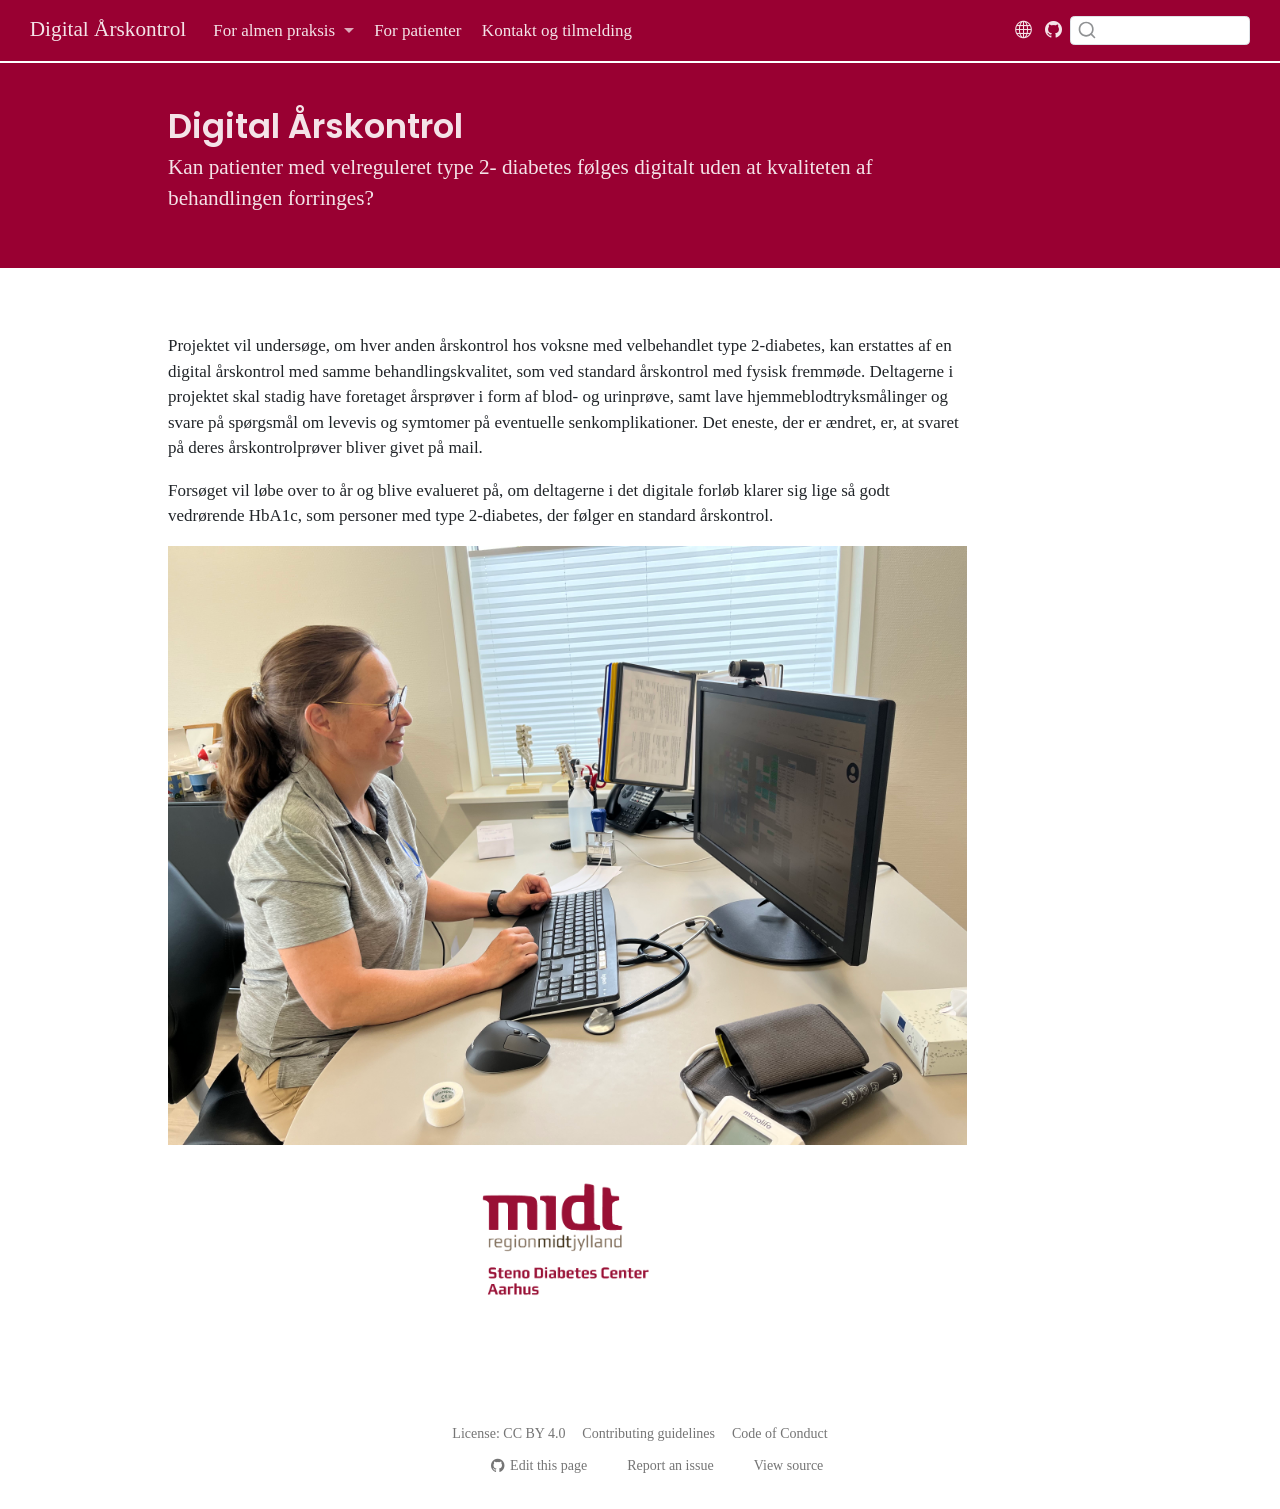
==== index.html @ 83f44e31 "Built site for gh-pages" ====
<!DOCTYPE html>
<html xmlns="http://www.w3.org/1999/xhtml" lang="en" xml:lang="en"><head>

<meta charset="utf-8">
<meta name="generator" content="quarto-1.9.38">

<meta name="viewport" content="width=device-width, initial-scale=1.0, user-scalable=yes">


<title>Digital Årskontrol</title>
<style>
/* Default styles provided by pandoc.
** See https://pandoc.org/MANUAL.html#variables-for-html for config info.
*/
code{white-space: pre-wrap;}
span.smallcaps{font-variant: small-caps;}
div.columns{display: flex; gap: min(4vw, 1.5em);}
div.column{flex: auto; overflow-x: auto;}
div.hanging-indent{margin-left: 1.5em; text-indent: -1.5em;}
ul.task-list{list-style: none;}
ul.task-list li input[type="checkbox"] {
  width: 0.8em;
  margin: 0 0.8em 0.2em -1em; /* quarto-specific, see https://github.com/quarto-dev/quarto-cli/issues/4556 */ 
  vertical-align: middle;
}
</style>


<script src="site_libs/quarto-nav/quarto-nav.js"></script>
<script src="site_libs/clipboard/clipboard.min.js"></script>
<script src="site_libs/quarto-search/autocomplete.umd.js"></script>
<script src="site_libs/quarto-search/fuse.min.js"></script>
<script src="site_libs/quarto-search/quarto-search.js"></script>
<meta name="quarto:offset" content="./">
<script src="site_libs/quarto-html/quarto.js" type="module"></script>
<script src="site_libs/quarto-html/tabsets/tabsets.js" type="module"></script>
<script src="site_libs/quarto-html/popper.min.js"></script>
<script src="site_libs/quarto-html/tippy.umd.min.js"></script>
<script src="site_libs/quarto-html/anchor.min.js"></script>
<link href="site_libs/quarto-html/tippy.css" rel="stylesheet">
<link href="site_libs/quarto-html/quarto-syntax-highlighting-b2decb1deadbaa156a00df29d0031ec9.css" rel="stylesheet" class="quarto-color-scheme" id="quarto-text-highlighting-styles">
<link href="site_libs/quarto-html/quarto-syntax-highlighting-dark-65f4313a2293a1db25a196f505ddfda3.css" rel="stylesheet" class="quarto-color-scheme quarto-color-alternate" id="quarto-text-highlighting-styles">
<link href="site_libs/quarto-html/quarto-syntax-highlighting-b2decb1deadbaa156a00df29d0031ec9.css" rel="stylesheet" class="quarto-color-scheme-extra" id="quarto-text-highlighting-styles">
<script src="site_libs/bootstrap/bootstrap.min.js"></script>
<link href="site_libs/bootstrap/bootstrap-icons.css" rel="stylesheet">
<link href="site_libs/bootstrap/bootstrap-6771f8e96e8890acb0cd2b87949899d0.min.css" rel="stylesheet" append-hash="true" class="quarto-color-scheme" id="quarto-bootstrap" data-mode="light">
<link href="site_libs/bootstrap/bootstrap-dark-51fcd2a7253ca6b20b6f626b14371ab2.min.css" rel="stylesheet" append-hash="true" class="quarto-color-scheme quarto-color-alternate" id="quarto-bootstrap" data-mode="light">
<link href="site_libs/bootstrap/bootstrap-6771f8e96e8890acb0cd2b87949899d0.min.css" rel="stylesheet" append-hash="true" class="quarto-color-scheme-extra" id="quarto-bootstrap" data-mode="light">
<script id="quarto-search-options" type="application/json">{
  "location": "navbar",
  "copy-button": false,
  "collapse-after": 3,
  "panel-placement": "end",
  "type": "textbox",
  "limit": 50,
  "keyboard-shortcut": [
    "f",
    "/",
    "s"
  ],
  "language": {
    "search-no-results-text": "No results",
    "search-matching-documents-text": "matching documents",
    "search-copy-link-title": "Copy link to search",
    "search-hide-matches-text": "Hide additional matches",
    "search-more-match-text": "more match in this document",
    "search-more-matches-text": "more matches in this document",
    "search-clear-button-title": "Clear",
    "search-text-placeholder": "",
    "search-detached-cancel-button-title": "Cancel",
    "search-submit-button-title": "Submit",
    "search-label": "Search"
  }
}</script>


</head>

<body class="nav-fixed quarto-light">

<div id="quarto-search-results"></div>
  <header id="quarto-header" class="headroom fixed-top quarto-banner">
    <nav class="navbar navbar-expand-lg " data-bs-theme="dark">
      <div class="navbar-container container-fluid">
      <div class="navbar-brand-container mx-auto">
    <a class="navbar-brand" href="./index.html">
    <span class="navbar-title">Digital Årskontrol</span>
    </a>
  </div>
            <div id="quarto-search" class="" title="Search"></div>
          <button class="navbar-toggler" type="button" data-bs-toggle="collapse" data-bs-target="#navbarCollapse" aria-controls="navbarCollapse" role="menu" aria-expanded="false" aria-label="Toggle navigation" onclick="if (window.quartoToggleHeadroom) { window.quartoToggleHeadroom(); }">
  <span class="navbar-toggler-icon"></span>
</button>
          <div class="collapse navbar-collapse" id="navbarCollapse">
            <ul class="navbar-nav navbar-nav-scroll me-auto">
  <li class="nav-item dropdown ">
    <a class="nav-link dropdown-toggle" href="#" id="nav-menu-for-almen-praksis" role="link" data-bs-toggle="dropdown" aria-expanded="false">
 <span class="menu-text">For almen praksis</span>
    </a>
    <ul class="dropdown-menu" aria-labelledby="nav-menu-for-almen-praksis">    
        <li>
    <a class="dropdown-item" href="./for-almen-praksis.html">
 <span class="dropdown-text">For almen praksis</span></a>
  </li>  
        <li>
    <a class="dropdown-item" href="./mere-om-projektet.html">
 <span class="dropdown-text">Mere om projektet</span></a>
  </li>  
        <li>
    <a class="dropdown-item" href="./bilag.html">
 <span class="dropdown-text">Bilag</span></a>
  </li>  
    </ul>
  </li>
  <li class="nav-item">
    <a class="nav-link" href="./for-patienter.html"> 
<span class="menu-text">For patienter</span></a>
  </li>  
  <li class="nav-item">
    <a class="nav-link" href="./kontakt.html"> 
<span class="menu-text">Kontakt og tilmelding</span></a>
  </li>  
</ul>
          </div> <!-- /navcollapse -->
            <div class="quarto-navbar-tools">
    <a href="https://steno-aarhus.github.io" title="" class="quarto-navigation-tool px-1" aria-label="Globe icon: Link to the Steno Aarhus GitHub landing webpage for all other Steno Aarhus projects"><i class="bi bi-globe"></i></a>
    <a href="https://github.com/steno-aarhus/digital-aarskontrol" title="" class="quarto-navigation-tool px-1" aria-label=""><i class="bi bi-github"></i></a>
</div>
      </div> <!-- /container-fluid -->
    </nav>
</header>
<!-- content -->
<header id="title-block-header" class="quarto-title-block default page-columns page-full">
  <div class="quarto-title-banner page-columns page-full">
    <div class="quarto-title column-body">
      <h1 class="title">Digital Årskontrol</h1>
            <p class="subtitle lead">Kan patienter med velreguleret type 2- diabetes følges digitalt uden at kvaliteten af behandlingen forringes?</p>
                      </div>
  </div>
    
  
  <div class="quarto-title-meta">

      
    
      
    </div>
    
  
  </header><div id="quarto-content" class="quarto-container page-columns page-rows-contents page-layout-article page-navbar">
<!-- sidebar -->
<!-- margin-sidebar -->
    <div id="quarto-margin-sidebar" class="sidebar margin-sidebar zindex-bottom">
        
    </div>
<!-- main -->
<main class="content quarto-banner-title-block" id="quarto-document-content">





<p>Projektet vil undersøge, om hver anden årskontrol hos voksne med velbehandlet type 2-diabetes, kan erstattes af en digital årskontrol med samme behandlingskvalitet, som ved standard årskontrol med fysisk fremmøde. Deltagerne i projektet skal stadig have foretaget årsprøver i form af blod- og urinprøve, samt lave hjemmeblodtryksmålinger og svare på spørgsmål om levevis og symtomer på eventuelle senkomplikationer. Det eneste, der er ændret, er, at svaret på deres årskontrolprøver bliver givet på mail.</p>
<p>Forsøget vil løbe over to år og blive evalueret på, om deltagerne i det digitale forløb klarer sig lige så godt vedrørende HbA1c, som personer med type 2-diabetes, der følger en standard årskontrol.</p>
<p><img src="./images/ina.jpg" class="img-fluid"></p>
<div class="text-center">
<p><img src="./images/rm-logo.png" class="img-fluid" width="200"></p>
</div>



</main> <!-- /main -->
<script id="quarto-html-after-body" type="application/javascript">
  window.document.addEventListener("DOMContentLoaded", function (event) {
    const icon = "";
    const anchorJS = new window.AnchorJS();
    anchorJS.options = {
      placement: 'right',
      icon: icon
    };
    anchorJS.add('.anchored');
    const isCodeAnnotation = (el) => {
      for (const clz of el.classList) {
        if (clz.startsWith('code-annotation-')) {                     
          return true;
        }
      }
      return false;
    }
    const onCopySuccess = function(e) {
      // button target
      const button = e.trigger;
      // don't keep focus
      button.blur();
      // flash "checked"
      button.classList.add('code-copy-button-checked');
      var currentTitle = button.getAttribute("title");
      button.setAttribute("title", "Copied!");
      let tooltip;
      if (window.bootstrap) {
        button.setAttribute("data-bs-toggle", "tooltip");
        button.setAttribute("data-bs-placement", "left");
        button.setAttribute("data-bs-title", "Copied!");
        tooltip = new bootstrap.Tooltip(button, 
          { trigger: "manual", 
            customClass: "code-copy-button-tooltip",
            offset: [0, -8]});
        tooltip.show();    
      }
      setTimeout(function() {
        if (tooltip) {
          tooltip.hide();
          button.removeAttribute("data-bs-title");
          button.removeAttribute("data-bs-toggle");
          button.removeAttribute("data-bs-placement");
        }
        button.setAttribute("title", currentTitle);
        button.classList.remove('code-copy-button-checked');
      }, 1000);
      // clear code selection
      e.clearSelection();
    }
    const getTextToCopy = function(trigger) {
      const outerScaffold = trigger.parentElement.cloneNode(true);
      const codeEl = outerScaffold.querySelector('code');
      for (const childEl of codeEl.children) {
        if (isCodeAnnotation(childEl)) {
          childEl.remove();
        }
      }
      return codeEl.innerText;
    }
    const clipboard = new window.ClipboardJS('.code-copy-button:not([data-in-quarto-modal])', {
      text: getTextToCopy
    });
    clipboard.on('success', onCopySuccess);
    if (window.document.getElementById('quarto-embedded-source-code-modal')) {
      const clipboardModal = new window.ClipboardJS('.code-copy-button[data-in-quarto-modal]', {
        text: getTextToCopy,
        container: window.document.getElementById('quarto-embedded-source-code-modal')
      });
      clipboardModal.on('success', onCopySuccess);
    }
      var localhostRegex = new RegExp(/^(?:http|https):\/\/localhost\:?[0-9]*\//);
      var mailtoRegex = new RegExp(/^mailto:/);
        var filterRegex = new RegExp("https:\/\/steno-aarhus\.github\.io\/digital-aarskontrol\/");
      var isInternal = (href) => {
          return filterRegex.test(href) || localhostRegex.test(href) || mailtoRegex.test(href);
      }
      // Inspect non-navigation links and adorn them if external
     var links = window.document.querySelectorAll('a[href]:not(.nav-link):not(.navbar-brand):not(.toc-action):not(.sidebar-link):not(.sidebar-item-toggle):not(.pagination-link):not(.no-external):not([aria-hidden]):not(.dropdown-item):not(.quarto-navigation-tool):not(.about-link)');
      for (var i=0; i<links.length; i++) {
        const link = links[i];
        if (!isInternal(link.href)) {
          // undo the damage that might have been done by quarto-nav.js in the case of
          // links that we want to consider external
          if (link.dataset.originalHref !== undefined) {
            link.href = link.dataset.originalHref;
          }
        }
      }
    function tippyHover(el, contentFn, onTriggerFn, onUntriggerFn) {
      const config = {
        allowHTML: true,
        maxWidth: 500,
        delay: 100,
        arrow: false,
        appendTo: function(el) {
            return el.parentElement;
        },
        interactive: true,
        interactiveBorder: 10,
        theme: 'quarto',
        placement: 'bottom-start',
      };
      if (contentFn) {
        config.content = contentFn;
      }
      if (onTriggerFn) {
        config.onTrigger = onTriggerFn;
      }
      if (onUntriggerFn) {
        config.onUntrigger = onUntriggerFn;
      }
      window.tippy(el, config); 
    }
    const noterefs = window.document.querySelectorAll('a[role="doc-noteref"]');
    for (var i=0; i<noterefs.length; i++) {
      const ref = noterefs[i];
      tippyHover(ref, function() {
        // use id or data attribute instead here
        let href = ref.getAttribute('data-footnote-href') || ref.getAttribute('href');
        try { href = new URL(href).hash; } catch {}
        const id = href.replace(/^#\/?/, "");
        const note = window.document.getElementById(id);
        if (note) {
          return note.innerHTML;
        } else {
          return "";
        }
      });
    }
    const xrefs = window.document.querySelectorAll('a.quarto-xref');
    const processXRef = (id, note) => {
      // Strip column container classes
      const stripColumnClz = (el) => {
        el.classList.remove("page-full", "page-columns");
        if (el.children) {
          for (const child of el.children) {
            stripColumnClz(child);
          }
        }
      }
      stripColumnClz(note)
      if (id === null || id.startsWith('sec-')) {
        // Special case sections, only their first couple elements
        const container = document.createElement("div");
        if (note.children && note.children.length > 2) {
          container.appendChild(note.children[0].cloneNode(true));
          for (let i = 1; i < note.children.length; i++) {
            const child = note.children[i];
            if (child.tagName === "P" && child.innerText === "") {
              continue;
            } else {
              container.appendChild(child.cloneNode(true));
              break;
            }
          }
          if (window.Quarto?.typesetMath) {
            window.Quarto.typesetMath(container);
          }
          return container.innerHTML
        } else {
          if (window.Quarto?.typesetMath) {
            window.Quarto.typesetMath(note);
          }
          return note.innerHTML;
        }
      } else {
        // Remove any anchor links if they are present
        const anchorLink = note.querySelector('a.anchorjs-link');
        if (anchorLink) {
          anchorLink.remove();
        }
        if (window.Quarto?.typesetMath) {
          window.Quarto.typesetMath(note);
        }
        if (note.classList.contains("callout")) {
          return note.outerHTML;
        } else {
          return note.innerHTML;
        }
      }
    }
    for (var i=0; i<xrefs.length; i++) {
      const xref = xrefs[i];
      tippyHover(xref, undefined, function(instance) {
        instance.disable();
        let url = xref.getAttribute('href');
        let hash = undefined; 
        if (url.startsWith('#')) {
          hash = url;
        } else {
          try { hash = new URL(url).hash; } catch {}
        }
        if (hash) {
          const id = hash.replace(/^#\/?/, "");
          const note = window.document.getElementById(id);
          if (note !== null) {
            try {
              const html = processXRef(id, note.cloneNode(true));
              instance.setContent(html);
            } finally {
              instance.enable();
              instance.show();
            }
          } else {
            // See if we can fetch this
            fetch(url.split('#')[0])
            .then(res => res.text())
            .then(html => {
              const parser = new DOMParser();
              const htmlDoc = parser.parseFromString(html, "text/html");
              const note = htmlDoc.getElementById(id);
              if (note !== null) {
                const html = processXRef(id, note);
                instance.setContent(html);
              } 
            }).finally(() => {
              instance.enable();
              instance.show();
            });
          }
        } else {
          // See if we can fetch a full url (with no hash to target)
          // This is a special case and we should probably do some content thinning / targeting
          fetch(url)
          .then(res => res.text())
          .then(html => {
            const parser = new DOMParser();
            const htmlDoc = parser.parseFromString(html, "text/html");
            const note = htmlDoc.querySelector('main.content');
            if (note !== null) {
              // This should only happen for chapter cross references
              // (since there is no id in the URL)
              // remove the first header
              if (note.children.length > 0 && note.children[0].tagName === "HEADER") {
                note.children[0].remove();
              }
              const html = processXRef(null, note);
              instance.setContent(html);
            } 
          }).finally(() => {
            instance.enable();
            instance.show();
          });
        }
      }, function(instance) {
      });
    }
        let selectedAnnoteEl;
        const selectorForAnnotation = ( cell, annotation) => {
          let cellAttr = 'data-code-cell="' + cell + '"';
          let lineAttr = 'data-code-annotation="' +  annotation + '"';
          const selector = 'span[' + cellAttr + '][' + lineAttr + ']';
          return selector;
        }
        const selectCodeLines = (annoteEl) => {
          const doc = window.document;
          const targetCell = annoteEl.getAttribute("data-target-cell");
          const targetAnnotation = annoteEl.getAttribute("data-target-annotation");
          const annoteSpan = window.document.querySelector(selectorForAnnotation(targetCell, targetAnnotation));
          const lines = annoteSpan.getAttribute("data-code-lines").split(",");
          const lineIds = lines.map((line) => {
            return targetCell + "-" + line;
          })
          let top = null;
          let height = null;
          let parent = null;
          if (lineIds.length > 0) {
              //compute the position of the single el (top and bottom and make a div)
              const el = window.document.getElementById(lineIds[0]);
              top = el.offsetTop;
              height = el.offsetHeight;
              parent = el.parentElement.parentElement;
            if (lineIds.length > 1) {
              const lastEl = window.document.getElementById(lineIds[lineIds.length - 1]);
              const bottom = lastEl.offsetTop + lastEl.offsetHeight;
              height = bottom - top;
            }
            if (top !== null && height !== null && parent !== null) {
              // cook up a div (if necessary) and position it 
              let div = window.document.getElementById("code-annotation-line-highlight");
              if (div === null) {
                div = window.document.createElement("div");
                div.setAttribute("id", "code-annotation-line-highlight");
                div.style.position = 'absolute';
                parent.appendChild(div);
              }
              div.style.top = top - 2 + "px";
              div.style.height = height + 4 + "px";
              div.style.left = 0;
              let gutterDiv = window.document.getElementById("code-annotation-line-highlight-gutter");
              if (gutterDiv === null) {
                gutterDiv = window.document.createElement("div");
                gutterDiv.setAttribute("id", "code-annotation-line-highlight-gutter");
                gutterDiv.style.position = 'absolute';
                const codeCell = window.document.getElementById(targetCell);
                const gutter = codeCell.querySelector('.code-annotation-gutter');
                gutter.appendChild(gutterDiv);
              }
              gutterDiv.style.top = top - 2 + "px";
              gutterDiv.style.height = height + 4 + "px";
            }
            selectedAnnoteEl = annoteEl;
          }
        };
        const unselectCodeLines = () => {
          const elementsIds = ["code-annotation-line-highlight", "code-annotation-line-highlight-gutter"];
          elementsIds.forEach((elId) => {
            const div = window.document.getElementById(elId);
            if (div) {
              div.remove();
            }
          });
          selectedAnnoteEl = undefined;
        };
          // Handle positioning of the toggle
      window.addEventListener(
        "resize",
        throttle(() => {
          elRect = undefined;
          if (selectedAnnoteEl) {
            selectCodeLines(selectedAnnoteEl);
          }
        }, 10)
      );
      function throttle(fn, ms) {
      let throttle = false;
      let timer;
        return (...args) => {
          if(!throttle) { // first call gets through
              fn.apply(this, args);
              throttle = true;
          } else { // all the others get throttled
              if(timer) clearTimeout(timer); // cancel #2
              timer = setTimeout(() => {
                fn.apply(this, args);
                timer = throttle = false;
              }, ms);
          }
        };
      }
        // Attach click handler to the DT
        const annoteDls = window.document.querySelectorAll('dt[data-target-cell]');
        for (const annoteDlNode of annoteDls) {
          annoteDlNode.addEventListener('click', (event) => {
            const clickedEl = event.target;
            if (clickedEl !== selectedAnnoteEl) {
              unselectCodeLines();
              const activeEl = window.document.querySelector('dt[data-target-cell].code-annotation-active');
              if (activeEl) {
                activeEl.classList.remove('code-annotation-active');
              }
              selectCodeLines(clickedEl);
              clickedEl.classList.add('code-annotation-active');
            } else {
              // Unselect the line
              unselectCodeLines();
              clickedEl.classList.remove('code-annotation-active');
            }
          });
        }
    const findCites = (el) => {
      const parentEl = el.parentElement;
      if (parentEl) {
        const cites = parentEl.dataset.cites;
        if (cites) {
          return {
            el,
            cites: cites.split(' ')
          };
        } else {
          return findCites(el.parentElement)
        }
      } else {
        return undefined;
      }
    };
    var bibliorefs = window.document.querySelectorAll('a[role="doc-biblioref"]');
    for (var i=0; i<bibliorefs.length; i++) {
      const ref = bibliorefs[i];
      const citeInfo = findCites(ref);
      if (citeInfo) {
        tippyHover(citeInfo.el, function() {
          var popup = window.document.createElement('div');
          citeInfo.cites.forEach(function(cite) {
            var citeDiv = window.document.createElement('div');
            citeDiv.classList.add('hanging-indent');
            citeDiv.classList.add('csl-entry');
            var biblioDiv = window.document.getElementById('ref-' + cite);
            if (biblioDiv) {
              citeDiv.innerHTML = biblioDiv.innerHTML;
            }
            popup.appendChild(citeDiv);
          });
          return popup.innerHTML;
        });
      }
    }
  });
  </script>
</div> <!-- /content -->
<footer class="footer">
  <div class="nav-footer">
    <div class="nav-footer-left">
      &nbsp;
    </div>   
    <div class="nav-footer-center">
      <ul class="footer-items list-unstyled">
    <li class="nav-item">
    <a class="nav-link" href="https://creativecommons.org/licenses/by/4.0/">
<p>License: CC BY 4.0</p>
</a>
  </li>  
    <li class="nav-item">
    <a class="nav-link" href="https://steno-aarhus.github.io/research/CONTRIBUTING.html">
<p>Contributing guidelines</p>
</a>
  </li>  
    <li class="nav-item">
    <a class="nav-link" href="https://steno-aarhus.github.io/research/CODE_OF_CONDUCT.html">
<p>Code of Conduct</p>
</a>
  </li>  
</ul>
    <div class="toc-actions"><ul><li><a href="https://github.com/steno-aarhus/digital-aarskontrol/edit/main/index.qmd" class="toc-action"><i class="bi bi-github"></i>Edit this page</a></li><li><a href="https://github.com/steno-aarhus/digital-aarskontrol/issues/new" class="toc-action"><i class="bi empty"></i>Report an issue</a></li><li><a href="https://github.com/steno-aarhus/digital-aarskontrol/blob/main/index.qmd" class="toc-action"><i class="bi empty"></i>View source</a></li></ul></div></div>
    <div class="nav-footer-right">
      &nbsp;
    </div>
  </div>
</footer>




</body></html>
---- site_libs/quarto-html/tippy.css ----
.tippy-box[data-animation=fade][data-state=hidden]{opacity:0}[data-tippy-root]{max-width:calc(100vw - 10px)}.tippy-box{position:relative;background-color:#333;color:#fff;border-radius:4px;font-size:14px;line-height:1.4;white-space:normal;outline:0;transition-property:transform,visibility,opacity}.tippy-box[data-placement^=top]>.tippy-arrow{bottom:0}.tippy-box[data-placement^=top]>.tippy-arrow:before{bottom:-7px;left:0;border-width:8px 8px 0;border-top-color:initial;transform-origin:center top}.tippy-box[data-placement^=bottom]>.tippy-arrow{top:0}.tippy-box[data-placement^=bottom]>.tippy-arrow:before{top:-7px;left:0;border-width:0 8px 8px;border-bottom-color:initial;transform-origin:center bottom}.tippy-box[data-placement^=left]>.tippy-arrow{right:0}.tippy-box[data-placement^=left]>.tippy-arrow:before{border-width:8px 0 8px 8px;border-left-color:initial;right:-7px;transform-origin:center left}.tippy-box[data-placement^=right]>.tippy-arrow{left:0}.tippy-box[data-placement^=right]>.tippy-arrow:before{left:-7px;border-width:8px 8px 8px 0;border-right-color:initial;transform-origin:center right}.tippy-box[data-inertia][data-state=visible]{transition-timing-function:cubic-bezier(.54,1.5,.38,1.11)}.tippy-arrow{width:16px;height:16px;color:#333}.tippy-arrow:before{content:"";position:absolute;border-color:transparent;border-style:solid}.tippy-content{position:relative;padding:5px 9px;z-index:1}
---- site_libs/quarto-html/quarto-syntax-highlighting-b2decb1deadbaa156a00df29d0031ec9.css ----
/* quarto syntax highlight colors */
:root {
  --quarto-hl-ot-color: #003B4F;
  --quarto-hl-at-color: #657422;
  --quarto-hl-ss-color: #20794D;
  --quarto-hl-an-color: #5E5E5E;
  --quarto-hl-fu-color: #4758AB;
  --quarto-hl-st-color: #20794D;
  --quarto-hl-cf-color: #003B4F;
  --quarto-hl-op-color: #5E5E5E;
  --quarto-hl-er-color: #AD0000;
  --quarto-hl-bn-color: #AD0000;
  --quarto-hl-al-color: #AD0000;
  --quarto-hl-va-color: #111111;
  --quarto-hl-bu-color: inherit;
  --quarto-hl-ex-color: inherit;
  --quarto-hl-pp-color: #AD0000;
  --quarto-hl-in-color: #5E5E5E;
  --quarto-hl-vs-color: #20794D;
  --quarto-hl-wa-color: #5E5E5E;
  --quarto-hl-do-color: #5E5E5E;
  --quarto-hl-im-color: #00769E;
  --quarto-hl-ch-color: #20794D;
  --quarto-hl-dt-color: #AD0000;
  --quarto-hl-fl-color: #AD0000;
  --quarto-hl-co-color: #5E5E5E;
  --quarto-hl-cv-color: #5E5E5E;
  --quarto-hl-cn-color: #8f5902;
  --quarto-hl-sc-color: #5E5E5E;
  --quarto-hl-dv-color: #AD0000;
  --quarto-hl-kw-color: #003B4F;
}

/* other quarto variables */
:root {
  --quarto-font-monospace: roboto mono;
}

/* syntax highlight based on Pandoc's rules */
pre > code.sourceCode > span {
  color: #003B4F;
}

code.sourceCode > span {
  color: #003B4F;
}

div.sourceCode,
div.sourceCode pre.sourceCode {
  color: #003B4F;
}

/* Normal */
code span {
  color: #003B4F;
}

/* Alert */
code span.al {
  color: #AD0000;
  font-style: inherit;
}

/* Annotation */
code span.an {
  color: #5E5E5E;
  font-style: inherit;
}

/* Attribute */
code span.at {
  color: #657422;
  font-style: inherit;
}

/* BaseN */
code span.bn {
  color: #AD0000;
  font-style: inherit;
}

/* BuiltIn */
code span.bu {
  font-style: inherit;
}

/* ControlFlow */
code span.cf {
  color: #003B4F;
  font-weight: bold;
  font-style: inherit;
}

/* Char */
code span.ch {
  color: #20794D;
  font-style: inherit;
}

/* Constant */
code span.cn {
  color: #8f5902;
  font-style: inherit;
}

/* Comment */
code span.co {
  color: #5E5E5E;
  font-style: inherit;
}

/* CommentVar */
code span.cv {
  color: #5E5E5E;
  font-style: italic;
}

/* Documentation */
code span.do {
  color: #5E5E5E;
  font-style: italic;
}

/* DataType */
code span.dt {
  color: #AD0000;
  font-style: inherit;
}

/* DecVal */
code span.dv {
  color: #AD0000;
  font-style: inherit;
}

/* Error */
code span.er {
  color: #AD0000;
  font-style: inherit;
}

/* Extension */
code span.ex {
  font-style: inherit;
}

/* Float */
code span.fl {
  color: #AD0000;
  font-style: inherit;
}

/* Function */
code span.fu {
  color: #4758AB;
  font-style: inherit;
}

/* Import */
code span.im {
  color: #00769E;
  font-style: inherit;
}

/* Information */
code span.in {
  color: #5E5E5E;
  font-style: inherit;
}

/* Keyword */
code span.kw {
  color: #003B4F;
  font-weight: bold;
  font-style: inherit;
}

/* Operator */
code span.op {
  color: #5E5E5E;
  font-style: inherit;
}

/* Other */
code span.ot {
  color: #003B4F;
  font-style: inherit;
}

/* Preprocessor */
code span.pp {
  color: #AD0000;
  font-style: inherit;
}

/* SpecialChar */
code span.sc {
  color: #5E5E5E;
  font-style: inherit;
}

/* SpecialString */
code span.ss {
  color: #20794D;
  font-style: inherit;
}

/* String */
code span.st {
  color: #20794D;
  font-style: inherit;
}

/* Variable */
code span.va {
  color: #111111;
  font-style: inherit;
}

/* VerbatimString */
code span.vs {
  color: #20794D;
  font-style: inherit;
}

/* Warning */
code span.wa {
  color: #5E5E5E;
  font-style: italic;
}

.prevent-inlining {
  content: "</";
}

/*# sourceMappingURL=d6786f53abd7d3bf7b494d3a75c9ff67.css.map */
---- site_libs/quarto-html/quarto-syntax-highlighting-dark-65f4313a2293a1db25a196f505ddfda3.css ----
/* quarto syntax highlight colors */
:root {
  --quarto-hl-al-color: #f07178;
  --quarto-hl-an-color: #d4d0ab;
  --quarto-hl-at-color: #00e0e0;
  --quarto-hl-bn-color: #d4d0ab;
  --quarto-hl-bu-color: #abe338;
  --quarto-hl-ch-color: #abe338;
  --quarto-hl-co-color: #f8f8f2;
  --quarto-hl-cv-color: #ffd700;
  --quarto-hl-cn-color: #ffd700;
  --quarto-hl-cf-color: #ffa07a;
  --quarto-hl-dt-color: #ffa07a;
  --quarto-hl-dv-color: #d4d0ab;
  --quarto-hl-do-color: #f8f8f2;
  --quarto-hl-er-color: #f07178;
  --quarto-hl-ex-color: #00e0e0;
  --quarto-hl-fl-color: #d4d0ab;
  --quarto-hl-fu-color: #ffa07a;
  --quarto-hl-im-color: #abe338;
  --quarto-hl-in-color: #d4d0ab;
  --quarto-hl-kw-color: #ffa07a;
  --quarto-hl-op-color: #ffa07a;
  --quarto-hl-ot-color: #00e0e0;
  --quarto-hl-pp-color: #dcc6e0;
  --quarto-hl-re-color: #00e0e0;
  --quarto-hl-sc-color: #abe338;
  --quarto-hl-ss-color: #abe338;
  --quarto-hl-st-color: #abe338;
  --quarto-hl-va-color: #00e0e0;
  --quarto-hl-vs-color: #abe338;
  --quarto-hl-wa-color: #dcc6e0;
}

/* other quarto variables */
:root {
  --quarto-font-monospace: roboto mono;
}

/* syntax highlight based on Pandoc's rules */
pre > code.sourceCode > span {
  color: #f8f8f2;
}

code.sourceCode > span {
  color: #f8f8f2;
}

div.sourceCode,
div.sourceCode pre.sourceCode {
  color: #f8f8f2;
}

/* Normal */
code span {
  color: #f8f8f2;
}

/* Alert */
code span.al {
  color: #f07178;
}

/* Annotation */
code span.an {
  color: #d4d0ab;
}

/* Attribute */
code span.at {
  color: #00e0e0;
}

/* BaseN */
code span.bn {
  color: #d4d0ab;
}

/* BuiltIn */
code span.bu {
  color: #abe338;
}

/* ControlFlow */
code span.cf {
  font-weight: bold;
  color: #ffa07a;
}

/* Char */
code span.ch {
  color: #abe338;
}

/* Constant */
code span.cn {
  color: #ffd700;
}

/* Comment */
code span.co {
  font-style: italic;
  color: #f8f8f2;
}

/* CommentVar */
code span.cv {
  color: #ffd700;
}

/* Documentation */
code span.do {
  color: #f8f8f2;
}

/* DataType */
code span.dt {
  color: #ffa07a;
}

/* DecVal */
code span.dv {
  color: #d4d0ab;
}

/* Error */
code span.er {
  color: #f07178;
  text-decoration: underline;
}

/* Extension */
code span.ex {
  font-weight: bold;
  color: #00e0e0;
}

/* Float */
code span.fl {
  color: #d4d0ab;
}

/* Function */
code span.fu {
  color: #ffa07a;
}

/* Import */
code span.im {
  color: #abe338;
}

/* Information */
code span.in {
  color: #d4d0ab;
}

/* Keyword */
code span.kw {
  font-weight: bold;
  color: #ffa07a;
}

/* Operator */
code span.op {
  color: #ffa07a;
}

/* Other */
code span.ot {
  color: #00e0e0;
}

/* Preprocessor */
code span.pp {
  color: #dcc6e0;
}

/* RegionMarker */
code span.re {
  background-color: #f8f8f2;
  color: #00e0e0;
}

/* SpecialChar */
code span.sc {
  color: #abe338;
}

/* SpecialString */
code span.ss {
  color: #abe338;
}

/* String */
code span.st {
  color: #abe338;
}

/* Variable */
code span.va {
  color: #00e0e0;
}

/* VerbatimString */
code span.vs {
  color: #abe338;
}

/* Warning */
code span.wa {
  color: #dcc6e0;
}

.prevent-inlining {
  content: "</";
}

/*# sourceMappingURL=f35478150a6a74019447799fb958b574.css.map */
---- site_libs/quarto-html/quarto-syntax-highlighting-b2decb1deadbaa156a00df29d0031ec9.css ----
/* quarto syntax highlight colors */
:root {
  --quarto-hl-ot-color: #003B4F;
  --quarto-hl-at-color: #657422;
  --quarto-hl-ss-color: #20794D;
  --quarto-hl-an-color: #5E5E5E;
  --quarto-hl-fu-color: #4758AB;
  --quarto-hl-st-color: #20794D;
  --quarto-hl-cf-color: #003B4F;
  --quarto-hl-op-color: #5E5E5E;
  --quarto-hl-er-color: #AD0000;
  --quarto-hl-bn-color: #AD0000;
  --quarto-hl-al-color: #AD0000;
  --quarto-hl-va-color: #111111;
  --quarto-hl-bu-color: inherit;
  --quarto-hl-ex-color: inherit;
  --quarto-hl-pp-color: #AD0000;
  --quarto-hl-in-color: #5E5E5E;
  --quarto-hl-vs-color: #20794D;
  --quarto-hl-wa-color: #5E5E5E;
  --quarto-hl-do-color: #5E5E5E;
  --quarto-hl-im-color: #00769E;
  --quarto-hl-ch-color: #20794D;
  --quarto-hl-dt-color: #AD0000;
  --quarto-hl-fl-color: #AD0000;
  --quarto-hl-co-color: #5E5E5E;
  --quarto-hl-cv-color: #5E5E5E;
  --quarto-hl-cn-color: #8f5902;
  --quarto-hl-sc-color: #5E5E5E;
  --quarto-hl-dv-color: #AD0000;
  --quarto-hl-kw-color: #003B4F;
}

/* other quarto variables */
:root {
  --quarto-font-monospace: roboto mono;
}

/* syntax highlight based on Pandoc's rules */
pre > code.sourceCode > span {
  color: #003B4F;
}

code.sourceCode > span {
  color: #003B4F;
}

div.sourceCode,
div.sourceCode pre.sourceCode {
  color: #003B4F;
}

/* Normal */
code span {
  color: #003B4F;
}

/* Alert */
code span.al {
  color: #AD0000;
  font-style: inherit;
}

/* Annotation */
code span.an {
  color: #5E5E5E;
  font-style: inherit;
}

/* Attribute */
code span.at {
  color: #657422;
  font-style: inherit;
}

/* BaseN */
code span.bn {
  color: #AD0000;
  font-style: inherit;
}

/* BuiltIn */
code span.bu {
  font-style: inherit;
}

/* ControlFlow */
code span.cf {
  color: #003B4F;
  font-weight: bold;
  font-style: inherit;
}

/* Char */
code span.ch {
  color: #20794D;
  font-style: inherit;
}

/* Constant */
code span.cn {
  color: #8f5902;
  font-style: inherit;
}

/* Comment */
code span.co {
  color: #5E5E5E;
  font-style: inherit;
}

/* CommentVar */
code span.cv {
  color: #5E5E5E;
  font-style: italic;
}

/* Documentation */
code span.do {
  color: #5E5E5E;
  font-style: italic;
}

/* DataType */
code span.dt {
  color: #AD0000;
  font-style: inherit;
}

/* DecVal */
code span.dv {
  color: #AD0000;
  font-style: inherit;
}

/* Error */
code span.er {
  color: #AD0000;
  font-style: inherit;
}

/* Extension */
code span.ex {
  font-style: inherit;
}

/* Float */
code span.fl {
  color: #AD0000;
  font-style: inherit;
}

/* Function */
code span.fu {
  color: #4758AB;
  font-style: inherit;
}

/* Import */
code span.im {
  color: #00769E;
  font-style: inherit;
}

/* Information */
code span.in {
  color: #5E5E5E;
  font-style: inherit;
}

/* Keyword */
code span.kw {
  color: #003B4F;
  font-weight: bold;
  font-style: inherit;
}

/* Operator */
code span.op {
  color: #5E5E5E;
  font-style: inherit;
}

/* Other */
code span.ot {
  color: #003B4F;
  font-style: inherit;
}

/* Preprocessor */
code span.pp {
  color: #AD0000;
  font-style: inherit;
}

/* SpecialChar */
code span.sc {
  color: #5E5E5E;
  font-style: inherit;
}

/* SpecialString */
code span.ss {
  color: #20794D;
  font-style: inherit;
}

/* String */
code span.st {
  color: #20794D;
  font-style: inherit;
}

/* Variable */
code span.va {
  color: #111111;
  font-style: inherit;
}

/* VerbatimString */
code span.vs {
  color: #20794D;
  font-style: inherit;
}

/* Warning */
code span.wa {
  color: #5E5E5E;
  font-style: italic;
}

.prevent-inlining {
  content: "</";
}

/*# sourceMappingURL=d6786f53abd7d3bf7b494d3a75c9ff67.css.map */
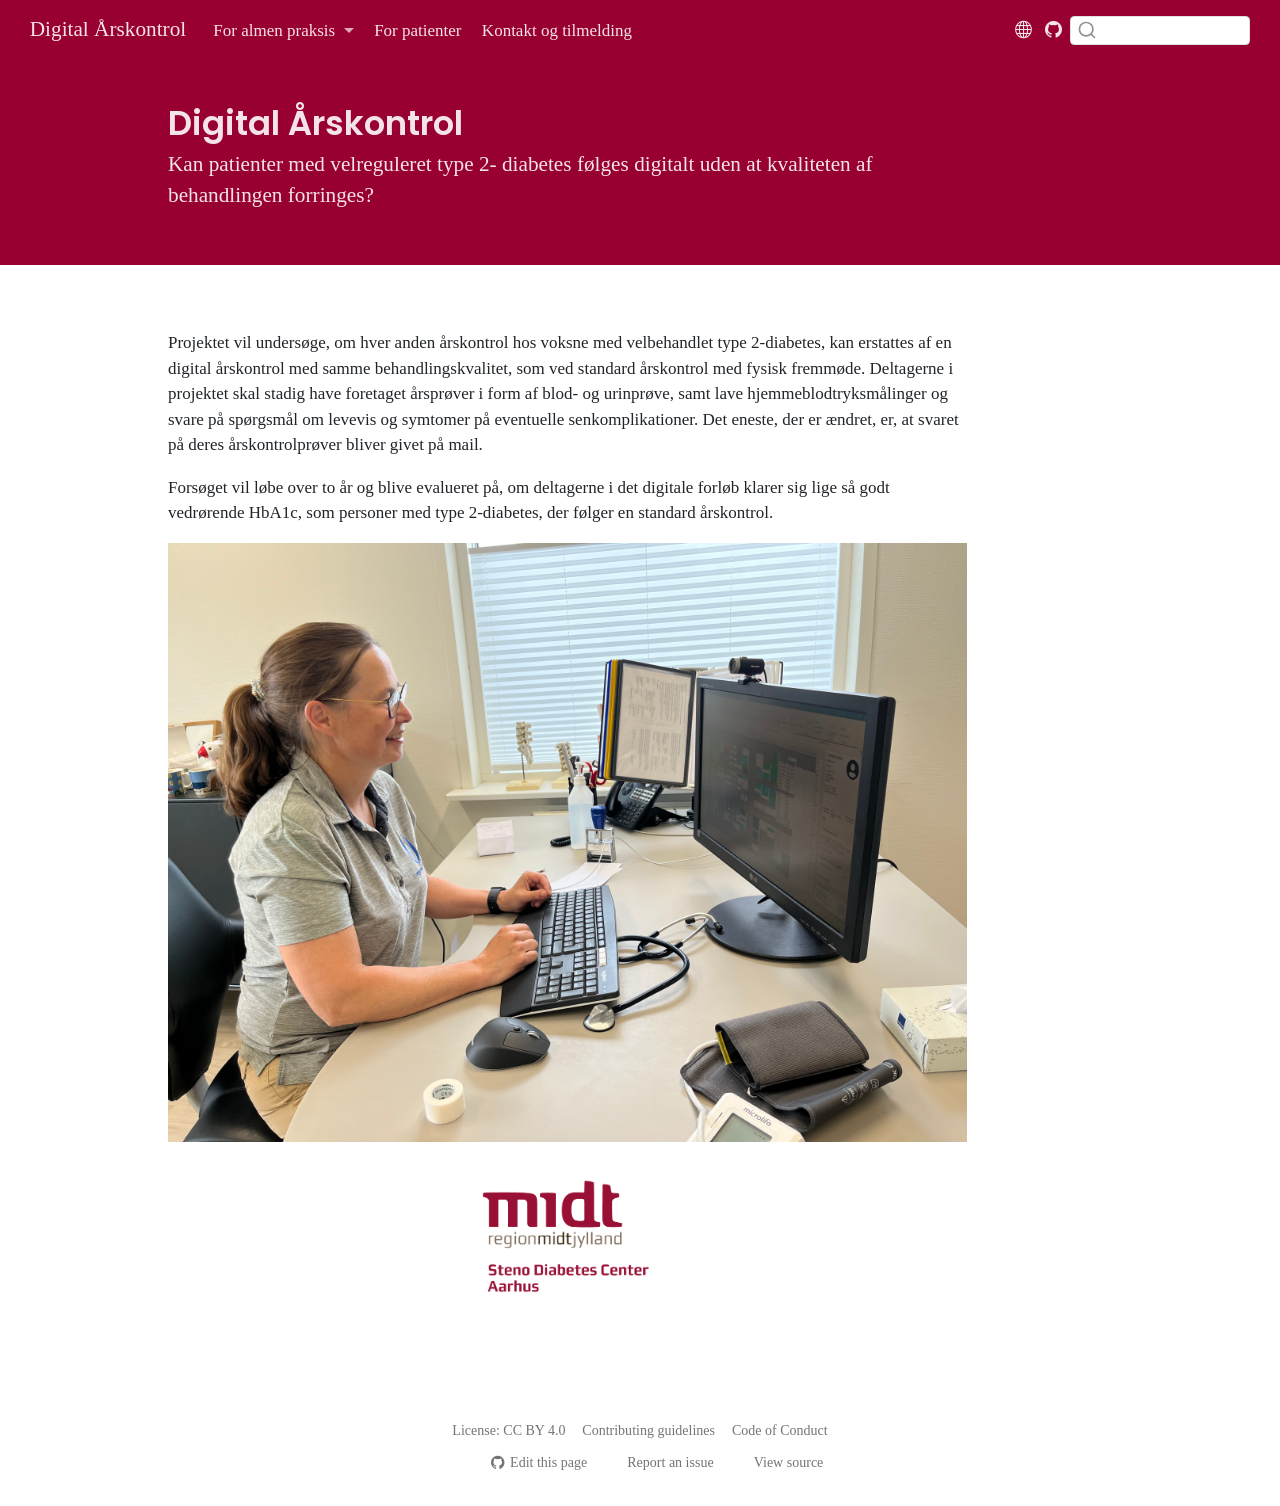
==== commit ad2efa35: "Built site for gh-pages" ====
--- a/index.html
+++ b/index.html
@@ -2,7 +2,7 @@
 <html xmlns="http://www.w3.org/1999/xhtml" lang="en" xml:lang="en"><head>
 
 <meta charset="utf-8">
-<meta name="generator" content="quarto-1.9.38">
+<meta name="generator" content="quarto-1.10.18">
 
 <meta name="viewport" content="width=device-width, initial-scale=1.0, user-scalable=yes">
 
@@ -12,10 +12,13 @@
 /* Default styles provided by pandoc.
 ** See https://pandoc.org/MANUAL.html#variables-for-html for config info.
 */
-code{white-space: pre-wrap;}
 span.smallcaps{font-variant: small-caps;}
-div.columns{display: flex; gap: min(4vw, 1.5em);}
-div.column{flex: auto; overflow-x: auto;}
+div.columns{display: flex; gap: 1.5em;}
+div.column{flex: auto;}
+@media screen {
+div.columns{gap: min(4vw, 1.5em);}
+div.column{overflow-x: auto;}
+}
 div.hanging-indent{margin-left: 1.5em; text-indent: -1.5em;}
 ul.task-list{list-style: none;}
 ul.task-list li input[type="checkbox"] {
@@ -38,14 +41,14 @@
 <script src="site_libs/quarto-html/tippy.umd.min.js"></script>
 <script src="site_libs/quarto-html/anchor.min.js"></script>
 <link href="site_libs/quarto-html/tippy.css" rel="stylesheet">
-<link href="site_libs/quarto-html/quarto-syntax-highlighting-b2decb1deadbaa156a00df29d0031ec9.css" rel="stylesheet" class="quarto-color-scheme" id="quarto-text-highlighting-styles">
-<link href="site_libs/quarto-html/quarto-syntax-highlighting-dark-65f4313a2293a1db25a196f505ddfda3.css" rel="stylesheet" class="quarto-color-scheme quarto-color-alternate" id="quarto-text-highlighting-styles">
-<link href="site_libs/quarto-html/quarto-syntax-highlighting-b2decb1deadbaa156a00df29d0031ec9.css" rel="stylesheet" class="quarto-color-scheme-extra" id="quarto-text-highlighting-styles">
+<link href="site_libs/quarto-html/quarto-syntax-highlighting-6a537fba8eaf0f87500e2e8a30aa56d9.css" rel="stylesheet" class="quarto-color-scheme" id="quarto-text-highlighting-styles">
+<link href="site_libs/quarto-html/quarto-syntax-highlighting-dark-b540b6f04bd439ed7a1e576ece92db15.css" rel="stylesheet" class="quarto-color-scheme quarto-color-alternate" id="quarto-text-highlighting-styles">
+<link href="site_libs/quarto-html/quarto-syntax-highlighting-6a537fba8eaf0f87500e2e8a30aa56d9.css" rel="stylesheet" class="quarto-color-scheme-extra" id="quarto-text-highlighting-styles">
 <script src="site_libs/bootstrap/bootstrap.min.js"></script>
 <link href="site_libs/bootstrap/bootstrap-icons.css" rel="stylesheet">
-<link href="site_libs/bootstrap/bootstrap-6771f8e96e8890acb0cd2b87949899d0.min.css" rel="stylesheet" append-hash="true" class="quarto-color-scheme" id="quarto-bootstrap" data-mode="light">
-<link href="site_libs/bootstrap/bootstrap-dark-51fcd2a7253ca6b20b6f626b14371ab2.min.css" rel="stylesheet" append-hash="true" class="quarto-color-scheme quarto-color-alternate" id="quarto-bootstrap" data-mode="light">
-<link href="site_libs/bootstrap/bootstrap-6771f8e96e8890acb0cd2b87949899d0.min.css" rel="stylesheet" append-hash="true" class="quarto-color-scheme-extra" id="quarto-bootstrap" data-mode="light">
+<link href="site_libs/bootstrap/bootstrap-2b7deeaa5066f320f61ca3f74873b602.min.css" rel="stylesheet" append-hash="true" class="quarto-color-scheme" id="quarto-bootstrap" data-mode="light">
+<link href="site_libs/bootstrap/bootstrap-dark-0036a1c053b35951e8bd980db499c8ec.min.css" rel="stylesheet" append-hash="true" class="quarto-color-scheme quarto-color-alternate" id="quarto-bootstrap" data-mode="light">
+<link href="site_libs/bootstrap/bootstrap-2b7deeaa5066f320f61ca3f74873b602.min.css" rel="stylesheet" append-hash="true" class="quarto-color-scheme-extra" id="quarto-bootstrap" data-mode="light">
 <script id="quarto-search-options" type="application/json">{
   "location": "navbar",
   "copy-button": false,
--- a/site_libs/quarto-html/quarto-syntax-highlighting-6a537fba8eaf0f87500e2e8a30aa56d9.css
+++ b/site_libs/quarto-html/quarto-syntax-highlighting-6a537fba8eaf0f87500e2e8a30aa56d9.css
@@ -0,0 +1,236 @@
+/* quarto syntax highlight colors */
+:root {
+  --quarto-hl-ot-color: #003B4F;
+  --quarto-hl-at-color: #657422;
+  --quarto-hl-ss-color: #20794D;
+  --quarto-hl-an-color: #5E5E5E;
+  --quarto-hl-fu-color: #4758AB;
+  --quarto-hl-st-color: #20794D;
+  --quarto-hl-cf-color: #003B4F;
+  --quarto-hl-op-color: #5E5E5E;
+  --quarto-hl-er-color: #AD0000;
+  --quarto-hl-bn-color: #AD0000;
+  --quarto-hl-al-color: #AD0000;
+  --quarto-hl-va-color: #111111;
+  --quarto-hl-bu-color: inherit;
+  --quarto-hl-ex-color: inherit;
+  --quarto-hl-pp-color: #AD0000;
+  --quarto-hl-in-color: #5E5E5E;
+  --quarto-hl-vs-color: #20794D;
+  --quarto-hl-wa-color: #5E5E5E;
+  --quarto-hl-do-color: #5E5E5E;
+  --quarto-hl-im-color: #00769E;
+  --quarto-hl-ch-color: #20794D;
+  --quarto-hl-dt-color: #AD0000;
+  --quarto-hl-fl-color: #AD0000;
+  --quarto-hl-co-color: #5E5E5E;
+  --quarto-hl-cv-color: #5E5E5E;
+  --quarto-hl-cn-color: #8f5902;
+  --quarto-hl-sc-color: #5E5E5E;
+  --quarto-hl-dv-color: #AD0000;
+  --quarto-hl-kw-color: #003B4F;
+}
+
+/* other quarto variables */
+:root {
+  --quarto-font-monospace: roboto mono;
+}
+
+/* syntax highlight based on Pandoc's rules */
+pre > code.sourceCode > span {
+  color: #003B4F;
+}
+
+code.sourceCode > span {
+  color: #003B4F;
+}
+
+div.sourceCode,
+div.sourceCode pre.sourceCode {
+  color: #003B4F;
+}
+
+/* Normal */
+code span {
+  color: #003B4F;
+}
+
+/* Alert */
+code span.al {
+  color: #AD0000;
+  font-style: inherit;
+}
+
+/* Annotation */
+code span.an {
+  color: #5E5E5E;
+  font-style: inherit;
+}
+
+/* Attribute */
+code span.at {
+  color: #657422;
+  font-style: inherit;
+}
+
+/* BaseN */
+code span.bn {
+  color: #AD0000;
+  font-style: inherit;
+}
+
+/* BuiltIn */
+code span.bu {
+  font-style: inherit;
+}
+
+/* ControlFlow */
+code span.cf {
+  color: #003B4F;
+  font-weight: bold;
+  font-style: inherit;
+}
+
+/* Char */
+code span.ch {
+  color: #20794D;
+  font-style: inherit;
+}
+
+/* Constant */
+code span.cn {
+  color: #8f5902;
+  font-style: inherit;
+}
+
+/* Comment */
+code span.co {
+  color: #5E5E5E;
+  font-style: inherit;
+}
+
+/* CommentVar */
+code span.cv {
+  color: #5E5E5E;
+  font-style: italic;
+}
+
+/* Documentation */
+code span.do {
+  color: #5E5E5E;
+  font-style: italic;
+}
+
+/* DataType */
+code span.dt {
+  color: #AD0000;
+  font-style: inherit;
+}
+
+/* DecVal */
+code span.dv {
+  color: #AD0000;
+  font-style: inherit;
+}
+
+/* Error */
+code span.er {
+  color: #AD0000;
+  font-style: inherit;
+}
+
+/* Extension */
+code span.ex {
+  font-style: inherit;
+}
+
+/* Float */
+code span.fl {
+  color: #AD0000;
+  font-style: inherit;
+}
+
+/* Function */
+code span.fu {
+  color: #4758AB;
+  font-style: inherit;
+}
+
+/* Import */
+code span.im {
+  color: #00769E;
+  font-style: inherit;
+}
+
+/* Information */
+code span.in {
+  color: #5E5E5E;
+  font-style: inherit;
+}
+
+/* Keyword */
+code span.kw {
+  color: #003B4F;
+  font-weight: bold;
+  font-style: inherit;
+}
+
+/* Operator */
+code span.op {
+  color: #5E5E5E;
+  font-style: inherit;
+}
+
+/* Other */
+code span.ot {
+  color: #003B4F;
+  font-style: inherit;
+}
+
+/* Preprocessor */
+code span.pp {
+  color: #AD0000;
+  font-style: inherit;
+}
+
+/* SpecialChar */
+code span.sc {
+  color: #5E5E5E;
+  font-style: inherit;
+}
+
+/* SpecialString */
+code span.ss {
+  color: #20794D;
+  font-style: inherit;
+}
+
+/* String */
+code span.st {
+  color: #20794D;
+  font-style: inherit;
+}
+
+/* Variable */
+code span.va {
+  color: #111111;
+  font-style: inherit;
+}
+
+/* VerbatimString */
+code span.vs {
+  color: #20794D;
+  font-style: inherit;
+}
+
+/* Warning */
+code span.wa {
+  color: #5E5E5E;
+  font-style: italic;
+}
+
+.prevent-inlining {
+  content: "</";
+}
+
+/*# sourceMappingURL=0730051e24b3b1b7163f51deb0c19a78.css.map */
--- a/site_libs/quarto-html/quarto-syntax-highlighting-dark-b540b6f04bd439ed7a1e576ece92db15.css
+++ b/site_libs/quarto-html/quarto-syntax-highlighting-dark-b540b6f04bd439ed7a1e576ece92db15.css
@@ -0,0 +1,219 @@
+/* quarto syntax highlight colors */
+:root {
+  --quarto-hl-al-color: #f07178;
+  --quarto-hl-an-color: #d4d0ab;
+  --quarto-hl-at-color: #00e0e0;
+  --quarto-hl-bn-color: #d4d0ab;
+  --quarto-hl-bu-color: #abe338;
+  --quarto-hl-ch-color: #abe338;
+  --quarto-hl-co-color: #f8f8f2;
+  --quarto-hl-cv-color: #ffd700;
+  --quarto-hl-cn-color: #ffd700;
+  --quarto-hl-cf-color: #ffa07a;
+  --quarto-hl-dt-color: #ffa07a;
+  --quarto-hl-dv-color: #d4d0ab;
+  --quarto-hl-do-color: #f8f8f2;
+  --quarto-hl-er-color: #f07178;
+  --quarto-hl-ex-color: #00e0e0;
+  --quarto-hl-fl-color: #d4d0ab;
+  --quarto-hl-fu-color: #ffa07a;
+  --quarto-hl-im-color: #abe338;
+  --quarto-hl-in-color: #d4d0ab;
+  --quarto-hl-kw-color: #ffa07a;
+  --quarto-hl-op-color: #ffa07a;
+  --quarto-hl-ot-color: #00e0e0;
+  --quarto-hl-pp-color: #dcc6e0;
+  --quarto-hl-re-color: #00e0e0;
+  --quarto-hl-sc-color: #abe338;
+  --quarto-hl-ss-color: #abe338;
+  --quarto-hl-st-color: #abe338;
+  --quarto-hl-va-color: #00e0e0;
+  --quarto-hl-vs-color: #abe338;
+  --quarto-hl-wa-color: #dcc6e0;
+}
+
+/* other quarto variables */
+:root {
+  --quarto-font-monospace: roboto mono;
+}
+
+/* syntax highlight based on Pandoc's rules */
+pre > code.sourceCode > span {
+  color: #f8f8f2;
+}
+
+code.sourceCode > span {
+  color: #f8f8f2;
+}
+
+div.sourceCode,
+div.sourceCode pre.sourceCode {
+  color: #f8f8f2;
+}
+
+/* Normal */
+code span {
+  color: #f8f8f2;
+}
+
+/* Alert */
+code span.al {
+  color: #f07178;
+}
+
+/* Annotation */
+code span.an {
+  color: #d4d0ab;
+}
+
+/* Attribute */
+code span.at {
+  color: #00e0e0;
+}
+
+/* BaseN */
+code span.bn {
+  color: #d4d0ab;
+}
+
+/* BuiltIn */
+code span.bu {
+  color: #abe338;
+}
+
+/* ControlFlow */
+code span.cf {
+  font-weight: bold;
+  color: #ffa07a;
+}
+
+/* Char */
+code span.ch {
+  color: #abe338;
+}
+
+/* Constant */
+code span.cn {
+  color: #ffd700;
+}
+
+/* Comment */
+code span.co {
+  font-style: italic;
+  color: #f8f8f2;
+}
+
+/* CommentVar */
+code span.cv {
+  color: #ffd700;
+}
+
+/* Documentation */
+code span.do {
+  color: #f8f8f2;
+}
+
+/* DataType */
+code span.dt {
+  color: #ffa07a;
+}
+
+/* DecVal */
+code span.dv {
+  color: #d4d0ab;
+}
+
+/* Error */
+code span.er {
+  color: #f07178;
+  text-decoration: underline;
+}
+
+/* Extension */
+code span.ex {
+  font-weight: bold;
+  color: #00e0e0;
+}
+
+/* Float */
+code span.fl {
+  color: #d4d0ab;
+}
+
+/* Function */
+code span.fu {
+  color: #ffa07a;
+}
+
+/* Import */
+code span.im {
+  color: #abe338;
+}
+
+/* Information */
+code span.in {
+  color: #d4d0ab;
+}
+
+/* Keyword */
+code span.kw {
+  font-weight: bold;
+  color: #ffa07a;
+}
+
+/* Operator */
+code span.op {
+  color: #ffa07a;
+}
+
+/* Other */
+code span.ot {
+  color: #00e0e0;
+}
+
+/* Preprocessor */
+code span.pp {
+  color: #dcc6e0;
+}
+
+/* RegionMarker */
+code span.re {
+  background-color: #f8f8f2;
+  color: #00e0e0;
+}
+
+/* SpecialChar */
+code span.sc {
+  color: #abe338;
+}
+
+/* SpecialString */
+code span.ss {
+  color: #abe338;
+}
+
+/* String */
+code span.st {
+  color: #abe338;
+}
+
+/* Variable */
+code span.va {
+  color: #00e0e0;
+}
+
+/* VerbatimString */
+code span.vs {
+  color: #abe338;
+}
+
+/* Warning */
+code span.wa {
+  color: #dcc6e0;
+}
+
+.prevent-inlining {
+  content: "</";
+}
+
+/*# sourceMappingURL=22e78934d0c250c3ec4a384a6e298e1d.css.map */
--- a/site_libs/quarto-html/quarto-syntax-highlighting-6a537fba8eaf0f87500e2e8a30aa56d9.css
+++ b/site_libs/quarto-html/quarto-syntax-highlighting-6a537fba8eaf0f87500e2e8a30aa56d9.css
@@ -0,0 +1,236 @@
+/* quarto syntax highlight colors */
+:root {
+  --quarto-hl-ot-color: #003B4F;
+  --quarto-hl-at-color: #657422;
+  --quarto-hl-ss-color: #20794D;
+  --quarto-hl-an-color: #5E5E5E;
+  --quarto-hl-fu-color: #4758AB;
+  --quarto-hl-st-color: #20794D;
+  --quarto-hl-cf-color: #003B4F;
+  --quarto-hl-op-color: #5E5E5E;
+  --quarto-hl-er-color: #AD0000;
+  --quarto-hl-bn-color: #AD0000;
+  --quarto-hl-al-color: #AD0000;
+  --quarto-hl-va-color: #111111;
+  --quarto-hl-bu-color: inherit;
+  --quarto-hl-ex-color: inherit;
+  --quarto-hl-pp-color: #AD0000;
+  --quarto-hl-in-color: #5E5E5E;
+  --quarto-hl-vs-color: #20794D;
+  --quarto-hl-wa-color: #5E5E5E;
+  --quarto-hl-do-color: #5E5E5E;
+  --quarto-hl-im-color: #00769E;
+  --quarto-hl-ch-color: #20794D;
+  --quarto-hl-dt-color: #AD0000;
+  --quarto-hl-fl-color: #AD0000;
+  --quarto-hl-co-color: #5E5E5E;
+  --quarto-hl-cv-color: #5E5E5E;
+  --quarto-hl-cn-color: #8f5902;
+  --quarto-hl-sc-color: #5E5E5E;
+  --quarto-hl-dv-color: #AD0000;
+  --quarto-hl-kw-color: #003B4F;
+}
+
+/* other quarto variables */
+:root {
+  --quarto-font-monospace: roboto mono;
+}
+
+/* syntax highlight based on Pandoc's rules */
+pre > code.sourceCode > span {
+  color: #003B4F;
+}
+
+code.sourceCode > span {
+  color: #003B4F;
+}
+
+div.sourceCode,
+div.sourceCode pre.sourceCode {
+  color: #003B4F;
+}
+
+/* Normal */
+code span {
+  color: #003B4F;
+}
+
+/* Alert */
+code span.al {
+  color: #AD0000;
+  font-style: inherit;
+}
+
+/* Annotation */
+code span.an {
+  color: #5E5E5E;
+  font-style: inherit;
+}
+
+/* Attribute */
+code span.at {
+  color: #657422;
+  font-style: inherit;
+}
+
+/* BaseN */
+code span.bn {
+  color: #AD0000;
+  font-style: inherit;
+}
+
+/* BuiltIn */
+code span.bu {
+  font-style: inherit;
+}
+
+/* ControlFlow */
+code span.cf {
+  color: #003B4F;
+  font-weight: bold;
+  font-style: inherit;
+}
+
+/* Char */
+code span.ch {
+  color: #20794D;
+  font-style: inherit;
+}
+
+/* Constant */
+code span.cn {
+  color: #8f5902;
+  font-style: inherit;
+}
+
+/* Comment */
+code span.co {
+  color: #5E5E5E;
+  font-style: inherit;
+}
+
+/* CommentVar */
+code span.cv {
+  color: #5E5E5E;
+  font-style: italic;
+}
+
+/* Documentation */
+code span.do {
+  color: #5E5E5E;
+  font-style: italic;
+}
+
+/* DataType */
+code span.dt {
+  color: #AD0000;
+  font-style: inherit;
+}
+
+/* DecVal */
+code span.dv {
+  color: #AD0000;
+  font-style: inherit;
+}
+
+/* Error */
+code span.er {
+  color: #AD0000;
+  font-style: inherit;
+}
+
+/* Extension */
+code span.ex {
+  font-style: inherit;
+}
+
+/* Float */
+code span.fl {
+  color: #AD0000;
+  font-style: inherit;
+}
+
+/* Function */
+code span.fu {
+  color: #4758AB;
+  font-style: inherit;
+}
+
+/* Import */
+code span.im {
+  color: #00769E;
+  font-style: inherit;
+}
+
+/* Information */
+code span.in {
+  color: #5E5E5E;
+  font-style: inherit;
+}
+
+/* Keyword */
+code span.kw {
+  color: #003B4F;
+  font-weight: bold;
+  font-style: inherit;
+}
+
+/* Operator */
+code span.op {
+  color: #5E5E5E;
+  font-style: inherit;
+}
+
+/* Other */
+code span.ot {
+  color: #003B4F;
+  font-style: inherit;
+}
+
+/* Preprocessor */
+code span.pp {
+  color: #AD0000;
+  font-style: inherit;
+}
+
+/* SpecialChar */
+code span.sc {
+  color: #5E5E5E;
+  font-style: inherit;
+}
+
+/* SpecialString */
+code span.ss {
+  color: #20794D;
+  font-style: inherit;
+}
+
+/* String */
+code span.st {
+  color: #20794D;
+  font-style: inherit;
+}
+
+/* Variable */
+code span.va {
+  color: #111111;
+  font-style: inherit;
+}
+
+/* VerbatimString */
+code span.vs {
+  color: #20794D;
+  font-style: inherit;
+}
+
+/* Warning */
+code span.wa {
+  color: #5E5E5E;
+  font-style: italic;
+}
+
+.prevent-inlining {
+  content: "</";
+}
+
+/*# sourceMappingURL=0730051e24b3b1b7163f51deb0c19a78.css.map */
